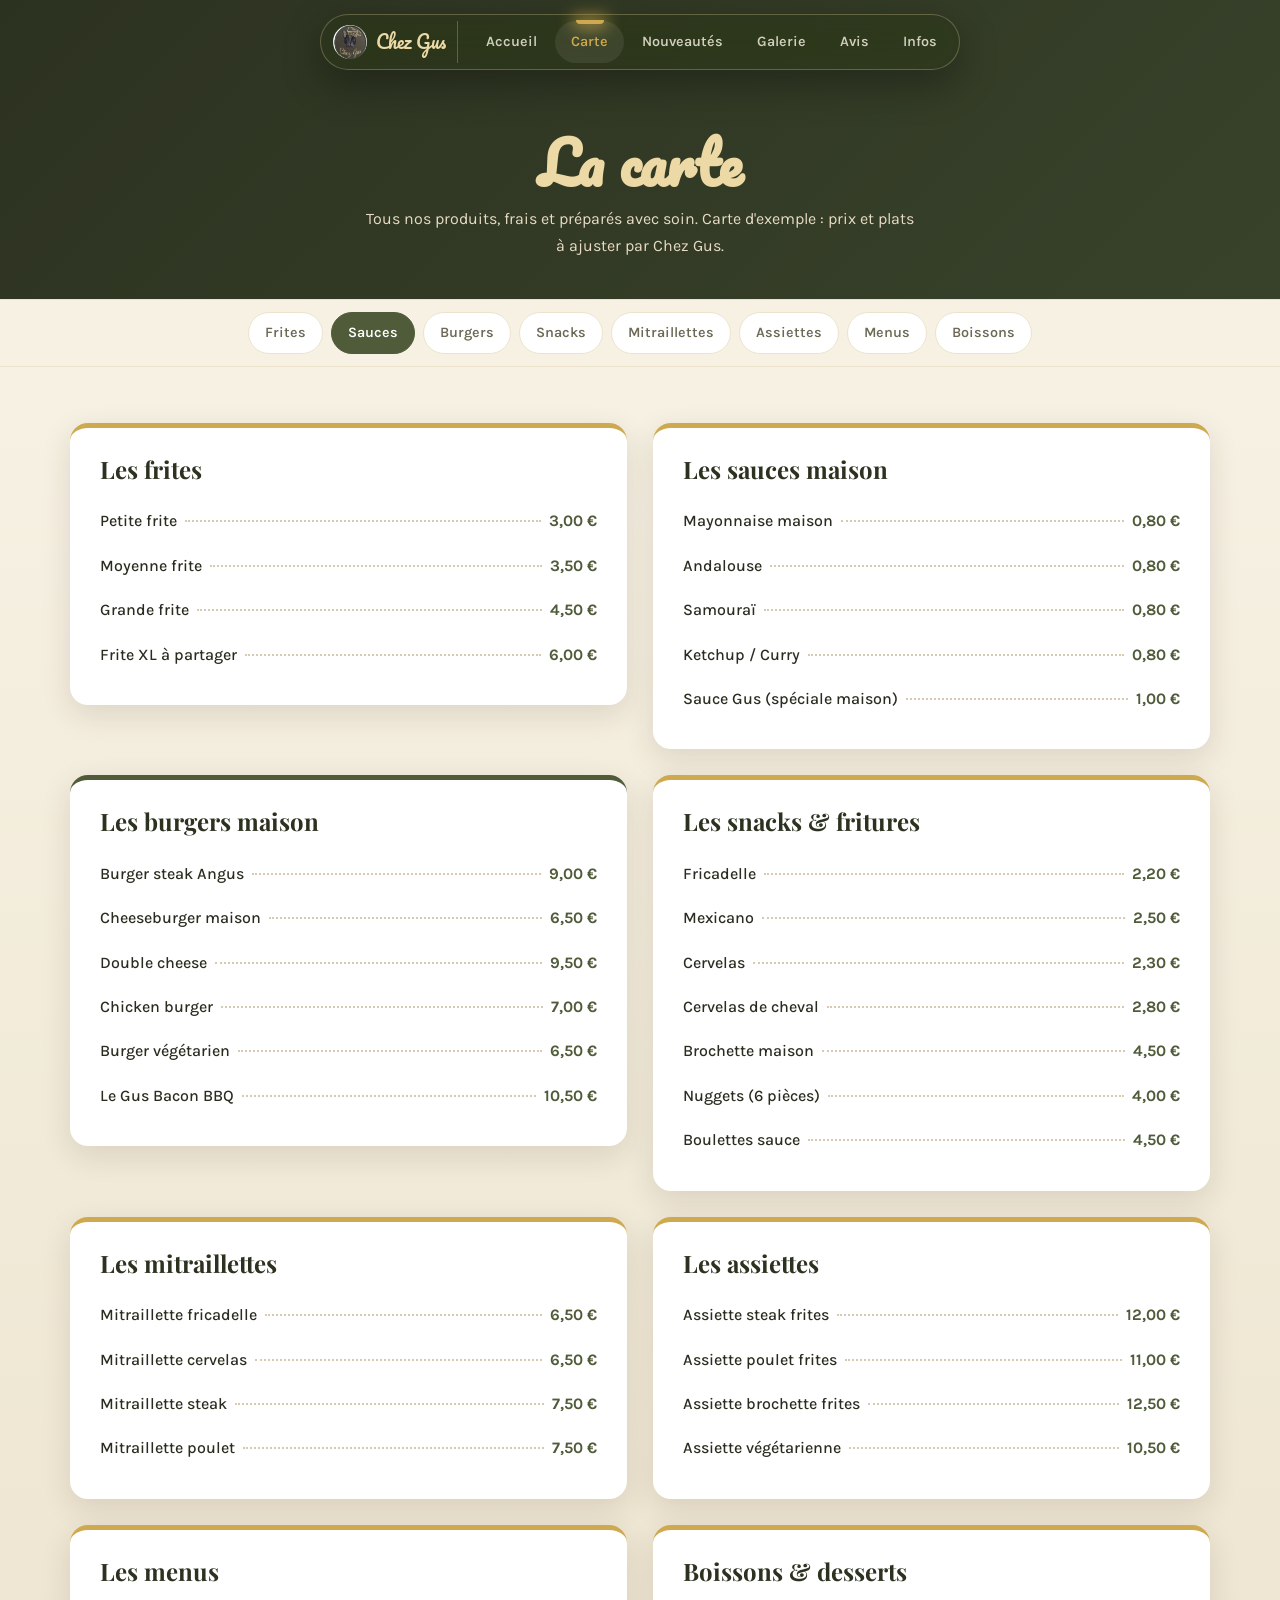
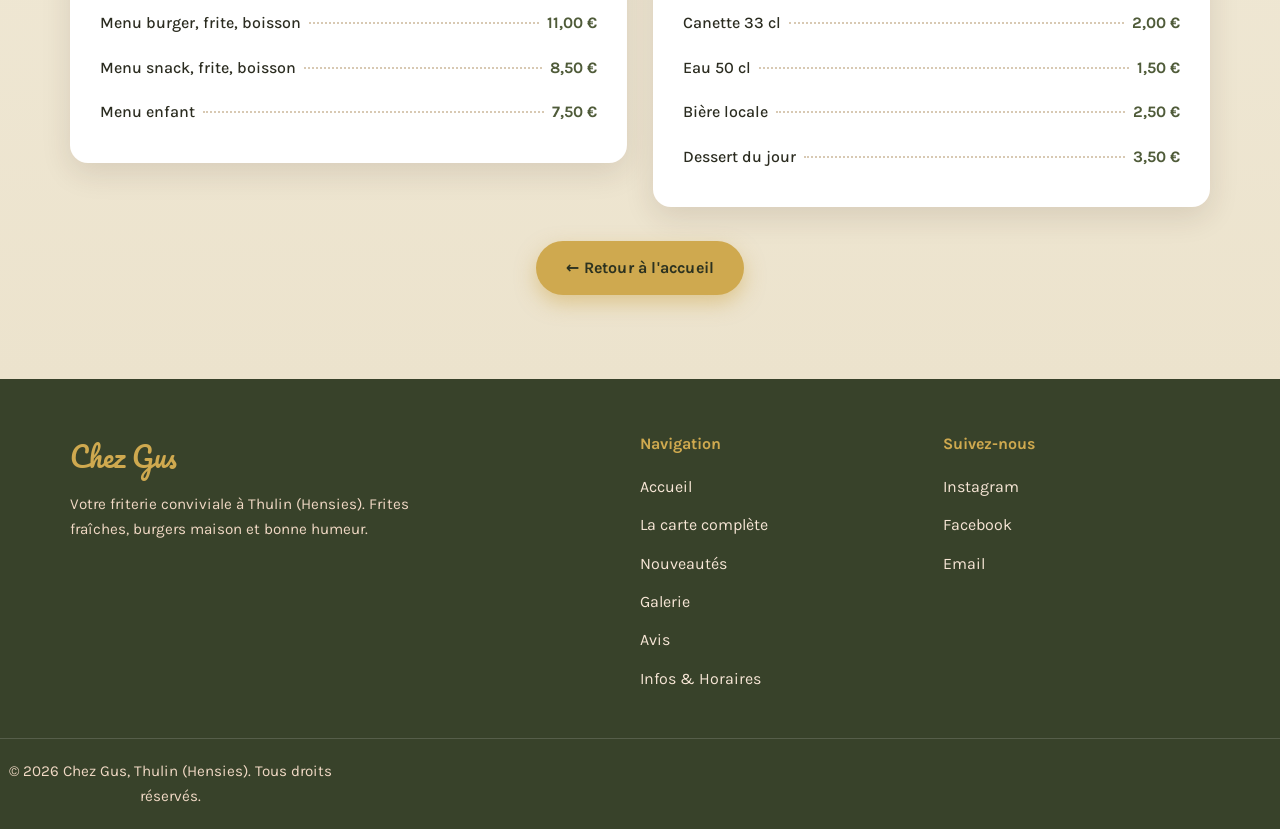
==== carte.html @ f7298ff9 "Site Chez Gus : version complète (accueil, carte, nouveautés, galerie, lightbox, avis, contact) Co-A" ====
<!DOCTYPE html>
<html lang="fr">
<head>
  <meta charset="UTF-8" />
  <meta name="viewport" content="width=device-width, initial-scale=1.0" />
  <title>La carte complète — Chez Gus, Friterie à Thulin (Hensies)</title>
  <meta name="description" content="La carte complète de Chez Gus : frites, sauces maison, burgers au steak Angus, snacks, mitraillettes, assiettes, menus, boissons et desserts." />
  <meta name="theme-color" content="#4f5b39" />

  <link rel="preconnect" href="https://fonts.googleapis.com" />
  <link rel="preconnect" href="https://fonts.gstatic.com" crossorigin />
  <link href="https://fonts.googleapis.com/css2?family=Pacifico&family=Playfair+Display:wght@600;700;800&family=Karla:wght@400;500;600;700&display=swap" rel="stylesheet" />
  <link rel="stylesheet" href="styles.css?v=5" />
</head>
<body>

  <!-- ===== BARRE DE NAVIGATION GLASSMORPHISM ===== -->
  <nav class="glass-nav" aria-label="Navigation principale">
    <a href="index.html#accueil" class="glass-nav__brand">
      <img src="assets/logo.png" alt="Logo Chez Gus" onerror="this.style.display='none'" />
      <span>Chez Gus</span>
    </a>
    <ul class="glass-nav__links">
      <li><a href="index.html#accueil" class="gnav-link">
        <span class="gnav-ic" aria-hidden="true"><svg viewBox="0 0 24 24" fill="none" stroke="currentColor" stroke-width="2.2" stroke-linecap="round" stroke-linejoin="round"><path d="M3 9.5 12 3l9 6.5"/><path d="M5 10v10a1 1 0 0 0 1 1h12a1 1 0 0 0 1-1V10"/><path d="M9 21v-6h6v6"/></svg></span>
        <span class="gnav-txt">Accueil</span></a></li>
      <li><a href="carte.html" class="gnav-link is-active">
        <span class="gnav-ic" aria-hidden="true"><svg viewBox="0 0 24 24" fill="none" stroke="currentColor" stroke-width="2.2" stroke-linecap="round" stroke-linejoin="round"><path d="M3 2v7c0 1.1.9 2 2 2h0a2 2 0 0 0 2-2V2"/><path d="M5 2v20"/><path d="M19 2v20"/><path d="M19 12c1.66 0 3-1.79 3-4s-1.34-4-3-4"/></svg></span>
        <span class="gnav-txt">Carte</span></a></li>
      <li><a href="nouveautes.html" class="gnav-link">
        <span class="gnav-ic" aria-hidden="true"><svg viewBox="0 0 24 24" fill="none" stroke="currentColor" stroke-width="2.2" stroke-linecap="round" stroke-linejoin="round"><path d="M12 3v18M3 12h18M5.6 5.6l12.8 12.8M18.4 5.6 5.6 18.4"/></svg></span>
        <span class="gnav-txt">Nouveautés</span></a></li>
      <li><a href="index.html#galerie" class="gnav-link">
        <span class="gnav-ic" aria-hidden="true"><svg viewBox="0 0 24 24" fill="none" stroke="currentColor" stroke-width="2.2" stroke-linecap="round" stroke-linejoin="round"><rect x="3" y="3" width="18" height="18" rx="2"/><circle cx="9" cy="9" r="2"/><path d="m21 15-3.09-3.09a2 2 0 0 0-2.82 0L6 21"/></svg></span>
        <span class="gnav-txt">Galerie</span></a></li>
      <li><a href="index.html#avis" class="gnav-link">
        <span class="gnav-ic" aria-hidden="true"><svg viewBox="0 0 24 24" fill="none" stroke="currentColor" stroke-width="2.2" stroke-linecap="round" stroke-linejoin="round"><path d="m12 2 3.09 6.26L22 9.27l-5 4.87 1.18 6.88L12 17.77l-6.18 3.25L7 14.14 2 9.27l6.91-1.01L12 2Z"/></svg></span>
        <span class="gnav-txt">Avis</span></a></li>
      <li><a href="index.html#infos" class="gnav-link">
        <span class="gnav-ic" aria-hidden="true"><svg viewBox="0 0 24 24" fill="none" stroke="currentColor" stroke-width="2.2" stroke-linecap="round" stroke-linejoin="round"><path d="M20 10c0 6-8 12-8 12s-8-6-8-12a8 8 0 0 1 16 0Z"/><circle cx="12" cy="10" r="3"/></svg></span>
        <span class="gnav-txt">Infos</span></a></li>
    </ul>
  </nav>

  <!-- ===== EN-TÊTE ===== -->
  <header class="carte-hero">
    <div class="container">
      <h1>La carte</h1>
      <p>Tous nos produits, frais et préparés avec soin. Carte d'exemple : prix et plats à ajuster par Chez Gus.</p>
    </div>
  </header>

  <!-- ===== MENU DE CATÉGORIES (collant) ===== -->
  <nav class="cat-nav" id="catNav" aria-label="Catégories de la carte">
    <div class="cat-nav__inner">
      <a href="#frites" class="cat-pill is-active">Frites</a>
      <a href="#sauces" class="cat-pill">Sauces</a>
      <a href="#burgers" class="cat-pill">Burgers</a>
      <a href="#snacks" class="cat-pill">Snacks</a>
      <a href="#mitraillettes" class="cat-pill">Mitraillettes</a>
      <a href="#assiettes" class="cat-pill">Assiettes</a>
      <a href="#menus" class="cat-pill">Menus</a>
      <a href="#boissons" class="cat-pill">Boissons</a>
    </div>
  </nav>

  <!-- ===== CARTE COMPLÈTE =====
       Pour ajouter un plat : copie une ligne <li>...</li> dans la bonne catégorie.
       Pour ajouter une catégorie : copie un bloc <article class="carte-cat">...</article>. -->
  <main class="carte-full">
    <div class="container">
      <div class="carte-grid">

        <article class="carte-cat" id="frites">
          <h2>Les frites</h2>
          <ul class="menu__list">
            <li><span>Petite frite</span><span class="dots"></span><span class="price">3,00 €</span></li>
            <li><span>Moyenne frite</span><span class="dots"></span><span class="price">3,50 €</span></li>
            <li><span>Grande frite</span><span class="dots"></span><span class="price">4,50 €</span></li>
            <li><span>Frite XL à partager</span><span class="dots"></span><span class="price">6,00 €</span></li>
          </ul>
        </article>

        <article class="carte-cat" id="sauces">
          <h2>Les sauces maison</h2>
          <ul class="menu__list">
            <li><span>Mayonnaise maison</span><span class="dots"></span><span class="price">0,80 €</span></li>
            <li><span>Andalouse</span><span class="dots"></span><span class="price">0,80 €</span></li>
            <li><span>Samouraï</span><span class="dots"></span><span class="price">0,80 €</span></li>
            <li><span>Ketchup / Curry</span><span class="dots"></span><span class="price">0,80 €</span></li>
            <li><span>Sauce Gus (spéciale maison)</span><span class="dots"></span><span class="price">1,00 €</span></li>
          </ul>
        </article>

        <article class="carte-cat carte-cat--feature" id="burgers">
          <h2>Les burgers maison</h2>
          <ul class="menu__list">
            <li><span>Burger steak Angus</span><span class="dots"></span><span class="price">9,00 €</span></li>
            <li><span>Cheeseburger maison</span><span class="dots"></span><span class="price">6,50 €</span></li>
            <li><span>Double cheese</span><span class="dots"></span><span class="price">9,50 €</span></li>
            <li><span>Chicken burger</span><span class="dots"></span><span class="price">7,00 €</span></li>
            <li><span>Burger végétarien</span><span class="dots"></span><span class="price">6,50 €</span></li>
            <li><span>Le Gus Bacon BBQ</span><span class="dots"></span><span class="price">10,50 €</span></li>
          </ul>
        </article>

        <article class="carte-cat" id="snacks">
          <h2>Les snacks & fritures</h2>
          <ul class="menu__list">
            <li><span>Fricadelle</span><span class="dots"></span><span class="price">2,20 €</span></li>
            <li><span>Mexicano</span><span class="dots"></span><span class="price">2,50 €</span></li>
            <li><span>Cervelas</span><span class="dots"></span><span class="price">2,30 €</span></li>
            <li><span>Cervelas de cheval</span><span class="dots"></span><span class="price">2,80 €</span></li>
            <li><span>Brochette maison</span><span class="dots"></span><span class="price">4,50 €</span></li>
            <li><span>Nuggets (6 pièces)</span><span class="dots"></span><span class="price">4,00 €</span></li>
            <li><span>Boulettes sauce</span><span class="dots"></span><span class="price">4,50 €</span></li>
          </ul>
        </article>

        <article class="carte-cat" id="mitraillettes">
          <h2>Les mitraillettes</h2>
          <ul class="menu__list">
            <li><span>Mitraillette fricadelle</span><span class="dots"></span><span class="price">6,50 €</span></li>
            <li><span>Mitraillette cervelas</span><span class="dots"></span><span class="price">6,50 €</span></li>
            <li><span>Mitraillette steak</span><span class="dots"></span><span class="price">7,50 €</span></li>
            <li><span>Mitraillette poulet</span><span class="dots"></span><span class="price">7,50 €</span></li>
          </ul>
        </article>

        <article class="carte-cat" id="assiettes">
          <h2>Les assiettes</h2>
          <ul class="menu__list">
            <li><span>Assiette steak frites</span><span class="dots"></span><span class="price">12,00 €</span></li>
            <li><span>Assiette poulet frites</span><span class="dots"></span><span class="price">11,00 €</span></li>
            <li><span>Assiette brochette frites</span><span class="dots"></span><span class="price">12,50 €</span></li>
            <li><span>Assiette végétarienne</span><span class="dots"></span><span class="price">10,50 €</span></li>
          </ul>
        </article>

        <article class="carte-cat" id="menus">
          <h2>Les menus</h2>
          <ul class="menu__list">
            <li><span>Menu burger, frite, boisson</span><span class="dots"></span><span class="price">11,00 €</span></li>
            <li><span>Menu snack, frite, boisson</span><span class="dots"></span><span class="price">8,50 €</span></li>
            <li><span>Menu enfant</span><span class="dots"></span><span class="price">7,50 €</span></li>
          </ul>
        </article>

        <article class="carte-cat" id="boissons">
          <h2>Boissons & desserts</h2>
          <ul class="menu__list">
            <li><span>Canette 33 cl</span><span class="dots"></span><span class="price">2,00 €</span></li>
            <li><span>Eau 50 cl</span><span class="dots"></span><span class="price">1,50 €</span></li>
            <li><span>Bière locale</span><span class="dots"></span><span class="price">2,50 €</span></li>
            <li><span>Dessert du jour</span><span class="dots"></span><span class="price">3,50 €</span></li>
          </ul>
        </article>

      </div>

      <div class="carte-cta">
        <a href="index.html" class="btn btn--primary btn--back">← Retour à l'accueil</a>
      </div>
    </div>
  </main>

  <!-- ===== FOOTER ===== -->
  <footer class="footer">
    <div class="container footer__grid">
      <div>
        <span class="brand__name brand__name--footer">Chez Gus</span>
        <p>Votre friterie conviviale à Thulin (Hensies). Frites fraîches, burgers maison et bonne humeur.</p>
      </div>
      <div>
        <h4>Navigation</h4>
        <ul>
          <li><a href="index.html#accueil">Accueil</a></li>
          <li><a href="carte.html">La carte complète</a></li>
          <li><a href="index.html#nouveautes">Nouveautés</a></li>
          <li><a href="index.html#galerie">Galerie</a></li>
          <li><a href="index.html#avis">Avis</a></li>
          <li><a href="index.html#infos">Infos & Horaires</a></li>
        </ul>
      </div>
      <div>
        <h4>Suivez-nous</h4>
        <ul>
          <li><a href="https://www.instagram.com/chezgus7350/" target="_blank" rel="noopener">Instagram</a></li>
          <li><a href="https://www.facebook.com/ChezGusFriterie/" target="_blank" rel="noopener">Facebook</a></li>
          <li><a href="mailto:chezgus7350@gmail.com">Email</a></li>
        </ul>
      </div>
    </div>
    <div class="footer__bottom">
      <p>© <span id="year"></span> Chez Gus, Thulin (Hensies). Tous droits réservés.</p>
    </div>
  </footer>

  <script>
    document.getElementById('year').textContent = new Date().getFullYear();

    // Surlignage de la catégorie active dans le menu collant
    (function () {
      const pills = [...document.querySelectorAll('.cat-pill')];
      const map = new Map();
      pills.forEach((p) => {
        const id = p.getAttribute('href').slice(1);
        const sec = document.getElementById(id);
        if (sec) map.set(sec, p);
      });
      if (!('IntersectionObserver' in window) || !map.size) return;

      const spy = new IntersectionObserver((entries) => {
        entries.forEach((e) => {
          if (e.isIntersecting) {
            pills.forEach((p) => p.classList.remove('is-active'));
            const pill = map.get(e.target);
            if (pill) {
              pill.classList.add('is-active');
              pill.scrollIntoView({ inline: 'center', block: 'nearest', behavior: 'smooth' });
            }
          }
        });
      }, { rootMargin: '-45% 0px -45% 0px', threshold: 0 });

      map.forEach((_, sec) => spy.observe(sec));
    })();
  </script>
</body>
</html>
---- styles.css ----
/* ===== VARIABLES ===== */
:root {
  /* Palette fidèle au logo : vert olive militaire + doré / crème */
  --rouge: #4f5b39;          /* vert olive (couleur principale) */
  --rouge-fonce: #38422a;    /* vert foncé */
  --jaune: #cfa94f;          /* doré (accents / boutons) */
  --jaune-doux: #ecd9a6;     /* doré clair */
  --brun: #2c3220;           /* vert très foncé (fonds sombres) */
  --creme: #f6f1e3;          /* crème */
  --creme-2: #ece3cd;        /* crème ombrée */
  --texte: #2b2c20;
  --gris: #6c6a55;
  --blanc: #ffffff;
  --ombre: 0 10px 30px rgba(58, 35, 23, .12);
  --ombre-forte: 0 18px 50px rgba(58, 35, 23, .22);
  --radius: 18px;
  --max: 1140px;
}

* { margin: 0; padding: 0; box-sizing: border-box; }

html { scroll-behavior: smooth; }

body {
  font-family: 'Karla', system-ui, sans-serif;
  color: var(--texte);
  background: var(--creme);
  line-height: 1.65;
  overflow-x: hidden;
}

.container { width: min(92%, var(--max)); margin: 0 auto; }

a { color: inherit; text-decoration: none; }

h1, h2, h3, h4 { line-height: 1.15; }

/* ===== REVEAL AU SCROLL ===== */
.reveal {
  opacity: 0;
  transform: translateY(26px);
  transition: opacity .7s cubic-bezier(.16, 1, .3, 1), transform .7s cubic-bezier(.16, 1, .3, 1);
}
.reveal.is-visible { opacity: 1; transform: none; }

@media (prefers-reduced-motion: reduce) {
  * { scroll-behavior: auto !important; }
  .reveal { opacity: 1 !important; transform: none !important; transition: none; }
}

img { max-width: 100%; display: block; }

/* ===== BOUTONS ===== */
.btn {
  display: inline-flex;
  align-items: center;
  gap: 8px;
  padding: 14px 30px;
  border-radius: 50px;
  font-weight: 700;
  font-size: 1rem;
  letter-spacing: .2px;
  transition: transform .2s ease, box-shadow .2s ease, background .2s ease, filter .2s ease;
  cursor: pointer;
  border: none;
}
/* Petite flèche qui glisse au survol pour montrer que ça envoie quelque part */
.btn::after {
  content: "→";
  font-weight: 700;
  transform: translateX(-2px);
  transition: transform .2s ease;
}
.btn:hover::after { transform: translateX(3px); }
.btn:active { transform: translateY(-1px) scale(.98); }
.btn--primary {
  background: var(--jaune);
  color: var(--brun);
  box-shadow: 0 8px 20px rgba(207, 169, 79, .5);
}
.btn--primary:hover { transform: translateY(-3px); box-shadow: 0 14px 30px rgba(207, 169, 79, .7); filter: brightness(1.04); }
.btn--ghost {
  background: rgba(255, 255, 255, .06);
  color: var(--blanc);
  border: 2px solid rgba(255, 255, 255, .8);
}
.btn--ghost:hover { background: rgba(255, 255, 255, .16); transform: translateY(-3px); box-shadow: 0 10px 26px rgba(0, 0, 0, .25); }
/* Bouton retour : pas de flèche "->" (il a déjà "<-") */
.btn--back::after { content: none; }

.brand__name {
  font-family: 'Pacifico', cursive;
  font-size: 1.7rem;
  color: var(--rouge);
}

/* ===== BARRE DE NAVIGATION GLASSMORPHISM (flottante) ===== */
.glass-nav {
  position: fixed;
  top: 14px;
  left: 50%;
  transform: translateX(-50%);
  z-index: 1000;
  display: flex;
  align-items: center;
  gap: 4px;
  padding: 6px;
  border-radius: 999px;
  background: rgba(44, 50, 32, .42);
  border: 1px solid rgba(236, 217, 166, .28);
  box-shadow: 0 14px 40px rgba(0, 0, 0, .3);
  backdrop-filter: blur(20px) saturate(180%);
  -webkit-backdrop-filter: blur(20px) saturate(180%);
}
.glass-nav__brand {
  display: flex;
  align-items: center;
  gap: 9px;
  padding: 4px 8px 4px 6px;
  margin-right: 8px;
  border-right: 1px solid rgba(236, 217, 166, .28);
}
.glass-nav__brand img { width: 34px; height: 34px; border-radius: 50%; object-fit: cover; flex-shrink: 0; }
.glass-nav__brand span { font-family: 'Pacifico', cursive; color: var(--jaune-doux); font-size: 1.1rem; line-height: 1; white-space: nowrap; padding-right: 6px; }
.glass-nav__links { display: flex; align-items: center; gap: 2px; list-style: none; margin: 0; }
.gnav-link {
  position: relative;
  display: inline-flex;
  align-items: center;
  gap: 6px;
  padding: 9px 16px;
  border-radius: 999px;
  color: rgba(246, 241, 227, .82);
  font-weight: 600;
  font-size: .9rem;
  transition: color .3s ease, background .3s ease;
}
.gnav-link:hover { color: #fff; }
.gnav-link.is-active { color: var(--jaune); background: rgba(255, 255, 255, .08); }
.gnav-link.is-active::before {
  content: "";
  position: absolute;
  top: -1px;
  left: 50%;
  transform: translateX(-50%);
  width: 28px;
  height: 4px;
  border-radius: 0 0 8px 8px;
  background: var(--jaune);
  box-shadow: 0 0 16px 4px rgba(207, 169, 79, .75);
}
.gnav-ic { display: none; }
.gnav-ic svg { width: 20px; height: 20px; }

@media (max-width: 767px) {
  .glass-nav { top: auto; bottom: 14px; gap: 2px; }
  .glass-nav__brand { display: none; }
  .gnav-txt { display: none; }
  .gnav-ic { display: inline-flex; }
  .gnav-link { padding: 11px 15px; }
  .gnav-link.is-active::before { top: auto; bottom: -1px; border-radius: 8px 8px 0 0; }
  .hero { padding-top: 24px; }
}

/* ===== HERO ===== */
.hero {
  position: relative;
  min-height: 86vh;
  display: flex;
  align-items: center;
  text-align: center;
  padding-top: 96px;
  color: var(--blanc);
  background:
    linear-gradient(135deg, rgba(56, 66, 42, .86), rgba(31, 37, 22, .82)),
    url("https://images.unsplash.com/photo-1630384060421-cb20d0e0649d?auto=format&fit=crop&w=1600&q=80") center/cover;
}
.hero__content { position: relative; z-index: 2; padding: 24px 0 80px; }
.hero__logo {
  width: clamp(130px, 22vw, 180px);
  height: clamp(130px, 22vw, 180px);
  border-radius: 50%;
  object-fit: cover;
  margin: 0 auto 22px;
  border: 4px solid rgba(236, 217, 166, .85);
  box-shadow: 0 12px 34px rgba(0, 0, 0, .4);
}
.hero__eyebrow {
  display: inline-block;
  background: rgba(249, 194, 24, .95);
  color: var(--brun);
  font-weight: 700;
  padding: 7px 18px;
  border-radius: 50px;
  font-size: .9rem;
  margin-bottom: 22px;
}
.hero__title {
  font-family: 'Pacifico', cursive;
  font-size: clamp(3.2rem, 9vw, 6rem);
  line-height: 1.3;
  text-shadow: 0 6px 24px rgba(0, 0, 0, .35);
  margin-bottom: 26px;
  padding-bottom: 6px;
}
.hero__tagline { font-size: clamp(1.05rem, 2.4vw, 1.4rem); max-width: 620px; margin: 0 auto 32px; font-weight: 500; }
.hero__actions { display: flex; gap: 16px; justify-content: center; flex-wrap: wrap; margin-bottom: 34px; }
.hero__badge {
  display: inline-flex;
  align-items: center;
  gap: 12px;
  background: rgba(255, 255, 255, .14);
  border: 1px solid rgba(255, 255, 255, .3);
  padding: 12px 22px;
  border-radius: 50px;
  font-size: .98rem;
}
.hero__stars { color: var(--jaune); letter-spacing: 2px; }
.hero__wave {
  position: absolute; bottom: -1px; left: 0; right: 0; height: 70px;
  background: var(--creme);
  clip-path: polygon(0 60%, 100% 0, 100% 100%, 0% 100%);
}

/* ===== SECTIONS ===== */
.section { padding: 84px 0; }
.section__head { text-align: center; margin-bottom: 52px; }
.section__eyebrow {
  color: var(--rouge);
  font-weight: 700;
  text-transform: uppercase;
  letter-spacing: 2px;
  font-size: .85rem;
  margin-bottom: 8px;
}
.section__title { font-family: 'Playfair Display', Georgia, serif; font-weight: 700; font-size: clamp(2rem, 4.8vw, 3rem); color: var(--brun); margin-bottom: 10px; }
.section__note { font-size: .9rem; color: var(--gris); font-style: italic; }

/* ===== ATOUTS ===== */
.perks { background: var(--creme); padding: 56px 0; }
.perks__grid { display: grid; grid-template-columns: repeat(4, 1fr); gap: 22px; }
.perk {
  background: var(--blanc);
  border-radius: var(--radius);
  padding: 30px 22px;
  text-align: center;
  box-shadow: var(--ombre);
  transition: transform .25s ease;
}
.perk:hover { transform: translateY(-6px); box-shadow: var(--ombre-forte); }
.perk__icon {
  display: inline-flex;
  align-items: center;
  justify-content: center;
  width: 60px; height: 60px;
  margin: 0 auto 16px;
  border-radius: 50%;
  background: var(--creme-2);
  color: var(--rouge);
}
.perk__icon svg { width: 28px; height: 28px; }
.perk:hover .perk__icon { background: var(--rouge); color: var(--jaune-doux); }
.perk__icon, .perk__icon svg { transition: background .25s ease, color .25s ease; }
.perk h3 { font-family: 'Playfair Display', Georgia, serif; color: var(--brun); margin-bottom: 8px; font-size: 1.25rem; }
.perk p { color: var(--gris); font-size: .95rem; }

/* ===== MENU ===== */
.menu { background: linear-gradient(180deg, var(--creme) 0%, var(--creme-2) 100%); }

/* Carte 3D qui se redresse au scroll (adaptation Aceternity Hero Scroll) */
.scroll3d { perspective: 1000px; }
.scroll3d__card {
  max-width: 980px;
  margin: 32px auto 0;
  border: 5px solid var(--jaune);
  background: var(--brun);
  border-radius: 30px;
  padding: 10px;
  transform-origin: center top;
  will-change: transform;
  box-shadow: 0 9px 20px #0000004a, 0 37px 37px #00000038, 0 84px 50px #00000022, 0 149px 60px #0000000a;
}
.scroll3d__inner {
  background: var(--creme);
  border-radius: 20px;
  padding: 30px;
}
.scroll3d__inner .menu__grid { gap: 18px; }
.scroll3d__inner .menu__card {
  background: #fffdf8;
  border: 1px solid var(--creme-2);
  border-top: 1px solid var(--creme-2);
  box-shadow: none;
}
.scroll3d__inner .menu__card--feature { border: 1px solid rgba(207, 169, 79, .5); }
@media (max-width: 767px) {
  .scroll3d__inner { padding: 16px; }
}
.menu__grid { display: grid; grid-template-columns: repeat(2, 1fr); gap: 26px; }
.menu__card {
  position: relative;
  background: var(--blanc);
  border-radius: var(--radius);
  padding: 32px;
  box-shadow: var(--ombre);
  border-top: 5px solid var(--jaune);
}
.menu__card--feature { border-top-color: var(--rouge); }
.menu__flag {
  position: absolute; top: -13px; right: 22px;
  background: var(--rouge); color: var(--blanc);
  font-size: .78rem; font-weight: 700;
  padding: 5px 14px; border-radius: 50px;
}
.menu__cat { font-family: 'Playfair Display', Georgia, serif; font-size: 1.5rem; color: var(--brun); margin-bottom: 18px; }
.menu__list { list-style: none; }
.menu__list li { display: flex; align-items: baseline; gap: 8px; padding: 9px 0; font-weight: 500; }
.menu__list .dots { flex: 1; border-bottom: 2px dotted #d8c9b3; transform: translateY(-4px); }
.menu__list .price { font-weight: 700; color: var(--rouge); white-space: nowrap; }

/* ===== AVIS ===== */
.reviews { background: var(--brun); color: var(--creme); }
.reviews .section__title { color: var(--jaune); }
.reviews .section__eyebrow { color: var(--jaune-doux); }
.reviews__score {
  display: inline-flex; align-items: center; gap: 18px;
  background: rgba(255, 255, 255, .07);
  border: 1px solid rgba(255, 255, 255, .15);
  padding: 18px 28px; border-radius: var(--radius); margin-top: 16px;
}
.reviews__big { font-size: 3rem; font-weight: 800; color: var(--jaune); line-height: 1; }
.reviews__stars { color: var(--jaune); letter-spacing: 3px; font-size: 1.2rem; }
.reviews__score p { font-size: .9rem; color: #e8d9c4; }
.reviews__grid { display: grid; grid-template-columns: repeat(2, 1fr); gap: 24px; }
@media (min-width: 1100px) { .reviews__grid { grid-template-columns: repeat(4, 1fr); } }
.review {
  background: rgba(255, 255, 255, .06);
  border: 1px solid rgba(255, 255, 255, .12);
  border-radius: var(--radius);
  padding: 28px;
  display: flex;
  flex-direction: column;
}
.review__stars { color: var(--jaune); letter-spacing: 2px; display: block; margin-bottom: 12px; }
.review p { margin-bottom: 18px; flex: 1; }
.review footer { display: flex; flex-direction: column; gap: 2px; }
.review footer strong { color: var(--jaune-doux); font-size: .98rem; }
.review footer span { color: #cdbfa6; font-size: .82rem; }

/* ===== GALERIE : CARD FAN CAROUSEL ===== */
.gallery { padding: 72px 0; background: linear-gradient(180deg, var(--creme-2) 0%, var(--creme) 100%); overflow: hidden; }
.gallery .section__head { margin-bottom: 16px; }
.fan { display: flex; flex-direction: column; align-items: center; width: 100%; }
.fan-outer { display: flex; align-items: center; justify-content: center; width: 100%; max-width: 90rem; }
.fan-layout { position: relative; display: flex; justify-content: center; align-items: center; width: 100%; max-width: 80rem; height: 34rem; }
.fan-card {
  position: absolute;
  top: 50%;
  left: 50%;
  width: 14rem;
  height: 20rem;
  margin-left: -7rem;
  margin-top: -10rem;
  border-radius: 18px;
  overflow: hidden;
  box-shadow: 0 18px 42px rgba(0, 0, 0, .34);
  border: 1px solid rgba(236, 217, 166, .3);
  background: var(--brun);
  will-change: transform;
}
.fan-card__img { position: relative; width: 100%; height: 100%; overflow: hidden; }
.fan-card__img img { position: absolute; inset: 0; width: 100%; height: 100%; object-fit: cover; }

/* Pager : flèches + points */
.fan-pager { display: flex; align-items: center; justify-content: center; gap: 16px; margin-top: 22px; }
.fan-arrow {
  display: flex; align-items: center; justify-content: center;
  width: 44px; height: 44px;
  border-radius: 50%;
  border: 1.5px solid rgba(44, 50, 32, .14);
  background: rgba(44, 50, 32, .06);
  color: var(--rouge);
  cursor: pointer;
  transition: border-color .3s ease, color .3s ease, background .3s ease;
}
.fan-arrow:hover { border-color: rgba(44, 50, 32, .3); color: var(--brun); background: rgba(44, 50, 32, .1); }
.fan-arrow:active { opacity: .7; }
.fan-arrow svg { width: 20px; height: 20px; }
.fan-dots { display: flex; align-items: center; gap: 8px; }
.fan-dot { width: 8px; height: 8px; border-radius: 50%; background: rgba(44, 50, 32, .18); transition: all .3s ease; }
.fan-dot.is-active { background: var(--rouge); transform: scale(1.35); }

/* Fallback : mouvement réduit ou GSAP indisponible -> grille statique */
.gallery.is-static .fan-layout {
  position: static;
  height: auto;
  flex-wrap: wrap;
  gap: 16px;
}
.gallery.is-static .fan-card { position: static; margin: 0; transform: none !important; }
.gallery.is-static .fan-pager { display: none; }

@media (max-width: 767px) {
  .fan-layout { height: 30rem; }
}
.fan-card { cursor: zoom-in; }

/* ===== LIGHTBOX ===== */
.lightbox {
  position: fixed;
  inset: 0;
  z-index: 2000;
  display: flex;
  align-items: center;
  justify-content: center;
  padding: 24px;
  background: rgba(20, 24, 14, .88);
  backdrop-filter: blur(8px);
  -webkit-backdrop-filter: blur(8px);
  opacity: 0;
  visibility: hidden;
  transition: opacity .3s ease, visibility .3s ease;
}
.lightbox.is-open { opacity: 1; visibility: visible; }
.lightbox__img {
  max-width: min(92vw, 720px);
  max-height: 88vh;
  border-radius: 16px;
  border: 3px solid var(--jaune);
  box-shadow: 0 30px 80px rgba(0, 0, 0, .6);
  transform: scale(.92);
  transition: transform .3s cubic-bezier(.16, 1, .3, 1);
  object-fit: contain;
}
.lightbox.is-open .lightbox__img { transform: scale(1); }
.lightbox__close {
  position: absolute;
  top: 22px;
  right: 22px;
  width: 48px;
  height: 48px;
  display: flex;
  align-items: center;
  justify-content: center;
  border-radius: 50%;
  border: 1.5px solid rgba(236, 217, 166, .4);
  background: rgba(255, 255, 255, .08);
  color: var(--creme);
  cursor: pointer;
  transition: background .25s ease, color .25s ease;
}
.lightbox__close:hover { background: var(--jaune); color: var(--brun); }
.lightbox__close svg { width: 24px; height: 24px; }
@media (prefers-reduced-motion: reduce) {
  .lightbox, .lightbox__img { transition: none; }
}

/* ===== BOUTON "VOIR TOUTE LA CARTE" ===== */
.carte-cta { text-align: center; margin-top: 34px; }

/* ===== NOUVEAUTÉS ===== */
.news { background: var(--creme); }
.news__grid { display: grid; grid-template-columns: repeat(3, 1fr); gap: 26px; }
.news-card {
  background: var(--blanc);
  border-radius: var(--radius);
  overflow: hidden;
  box-shadow: var(--ombre);
  transition: transform .25s ease, box-shadow .25s ease;
}
.news-card:hover { transform: translateY(-6px); box-shadow: var(--ombre-forte); }
.news-card__media { position: relative; aspect-ratio: 10 / 7; overflow: hidden; }
.news-card__media img { width: 100%; height: 100%; object-fit: cover; transition: transform .4s ease; }
.news-card:hover .news-card__media img { transform: scale(1.05); }
.news-card__badge {
  position: absolute; top: 12px; left: 12px; z-index: 2;
  background: var(--rouge); color: var(--blanc);
  font-weight: 700; font-size: .78rem;
  padding: 5px 12px; border-radius: 50px;
}
.news-card__body { padding: 22px 22px 24px; }
.news-card__body h3 { font-family: 'Playfair Display', Georgia, serif; color: var(--brun); font-size: 1.3rem; margin-bottom: 8px; }
.news-card__body p { color: var(--gris); font-size: .95rem; margin-bottom: 14px; }
.news-card__price { font-weight: 700; color: var(--rouge); font-size: 1.1rem; }

/* ===== PAGE CARTE COMPLÈTE ===== */
.carte-hero {
  padding: 130px 0 40px;
  text-align: center;
  background: linear-gradient(135deg, var(--brun), var(--rouge-fonce));
  color: var(--creme);
}
.carte-hero h1 { font-family: 'Pacifico', cursive; color: var(--jaune-doux); font-size: clamp(2.4rem, 6vw, 3.6rem); margin-bottom: 10px; }
.carte-hero p { max-width: 560px; margin: 0 auto; color: #e8dcc4; }
.carte-full { padding: 56px 0 84px; background: linear-gradient(180deg, var(--creme) 0%, var(--creme-2) 100%); }
.carte-grid { display: grid; grid-template-columns: repeat(2, 1fr); gap: 26px; align-items: start; }
.carte-cat {
  background: var(--blanc);
  border-radius: var(--radius);
  padding: 28px 30px;
  box-shadow: var(--ombre);
  border-top: 5px solid var(--jaune);
}
.carte-cat--feature { border-top-color: var(--rouge); }
.carte-cat h2 { font-family: 'Playfair Display', Georgia, serif; color: var(--brun); font-size: 1.5rem; margin-bottom: 16px; }
.carte-cat { scroll-margin-top: 150px; }

/* Menu de catégories collant (page carte) */
.cat-nav {
  position: sticky;
  top: 76px;
  z-index: 900;
  background: rgba(246, 241, 227, .92);
  backdrop-filter: blur(10px);
  -webkit-backdrop-filter: blur(10px);
  border-top: 1px solid var(--creme-2);
  border-bottom: 1px solid var(--creme-2);
}
.cat-nav__inner {
  display: flex;
  gap: 8px;
  overflow-x: auto;
  padding: 12px 16px;
  max-width: var(--max);
  margin: 0 auto;
  justify-content: center;
  scrollbar-width: none;
}
.cat-nav__inner::-webkit-scrollbar { display: none; }
.cat-pill {
  flex: 0 0 auto;
  padding: 8px 16px;
  border-radius: 50px;
  background: var(--blanc);
  border: 1px solid var(--creme-2);
  color: var(--gris);
  font-weight: 600;
  font-size: .9rem;
  white-space: nowrap;
  transition: background .25s ease, color .25s ease, border-color .25s ease;
}
.cat-pill:hover { color: var(--brun); border-color: var(--jaune); }
.cat-pill.is-active { background: var(--rouge); color: var(--blanc); border-color: var(--rouge); }

@media (max-width: 767px) {
  .cat-nav { top: 0; }
  .cat-nav__inner { justify-content: flex-start; }
  .carte-cat { scroll-margin-top: 80px; }
}

@media (max-width: 880px) {
  .news__grid { grid-template-columns: 1fr; }
  .carte-grid { grid-template-columns: 1fr; }
}

/* ===== INFOS ===== */
.infos { background: var(--creme); padding-bottom: 0; }
.infos__grid { display: grid; grid-template-columns: 1fr 1fr; gap: 50px; align-items: start; }
.infos .section__title { text-align: left; }
.hours { list-style: none; margin-top: 18px; }
.hours li {
  display: flex; justify-content: space-between;
  padding: 12px 4px; border-bottom: 1px dashed #e0d2bc; font-weight: 500;
}
.hours--hl { color: var(--rouge); font-weight: 700; }
.contact-list { list-style: none; margin: 18px 0 26px; display: flex; flex-direction: column; gap: 12px; }
.contact-item {
  display: flex;
  align-items: center;
  gap: 14px;
  padding: 13px 16px;
  background: var(--blanc);
  border: 1px solid var(--creme-2);
  border-radius: 14px;
  color: var(--texte);
  font-weight: 600;
  box-shadow: 0 2px 10px rgba(58, 35, 23, .05);
  transition: transform .22s ease, box-shadow .22s ease, border-color .22s ease;
}
.contact-item:hover {
  transform: translateY(-2px);
  border-color: var(--jaune);
  box-shadow: var(--ombre);
}
.contact-item__ic {
  flex-shrink: 0;
  display: inline-flex; align-items: center; justify-content: center;
  width: 42px; height: 42px;
  border-radius: 50%;
  background: var(--creme-2);
  color: var(--rouge);
  transition: background .22s ease, color .22s ease;
}
.contact-item:hover .contact-item__ic { background: var(--rouge); color: var(--jaune-doux); }
.contact-item__ic svg { width: 20px; height: 20px; }
.contact-item__label { flex: 1; word-break: break-word; }
.contact-item__arrow { flex-shrink: 0; color: var(--gris); opacity: .45; transition: transform .22s ease, opacity .22s ease, color .22s ease; }
.contact-item:hover .contact-item__arrow { transform: translateX(4px); opacity: 1; color: var(--rouge); }
.contact-item__arrow svg { width: 18px; height: 18px; display: block; }
.map { margin-top: 60px; line-height: 0; }
.map iframe { width: 100%; height: 380px; border: 0; filter: saturate(1.05); }

/* ===== FOOTER ===== */
.footer { background: var(--rouge-fonce); color: #f7e6d6; padding: 56px 0 0; }
.footer__grid { display: grid; grid-template-columns: 2fr 1fr 1fr; gap: 36px; }
.brand__name--footer { color: var(--jaune); display: block; margin-bottom: 12px; }
.footer p { color: #f1d9c5; font-size: .95rem; max-width: 340px; }
.footer h4 { color: var(--jaune); margin-bottom: 14px; }
.footer ul { list-style: none; }
.footer ul li { padding: 6px 0; }
.footer ul a { display: inline-block; transition: color .2s ease, transform .2s ease; }
.footer ul a:hover { color: var(--jaune); transform: translateX(4px); }
.footer__bottom {
  margin-top: 40px; padding: 20px 0;
  border-top: 1px solid rgba(255, 255, 255, .15);
  text-align: center; font-size: .88rem; color: #e9cbb6;
}

/* ===== RESPONSIVE ===== */
@media (max-width: 880px) {
  .perks__grid { grid-template-columns: repeat(2, 1fr); }
  .reviews__grid { grid-template-columns: 1fr; }
  .menu__grid { grid-template-columns: 1fr; }
  .infos__grid { grid-template-columns: 1fr; gap: 40px; }
  .footer__grid { grid-template-columns: 1fr; gap: 28px; }

  .nav__toggle { display: flex; }
  .nav__links {
    position: absolute; top: 100%; left: 0; right: 0;
    flex-direction: column; gap: 0;
    background: var(--creme);
    box-shadow: var(--ombre);
    max-height: 0; overflow: hidden;
    transition: max-height .35s ease;
  }
  .nav__links.open { max-height: 420px; padding: 10px 0; }
  .nav__links li { width: 100%; text-align: center; }
  .nav__links li a { display: block; padding: 14px 0; }
}

@media (max-width: 480px) {
  .perks__grid { grid-template-columns: 1fr; }
  .hero { min-height: 80vh; }
}
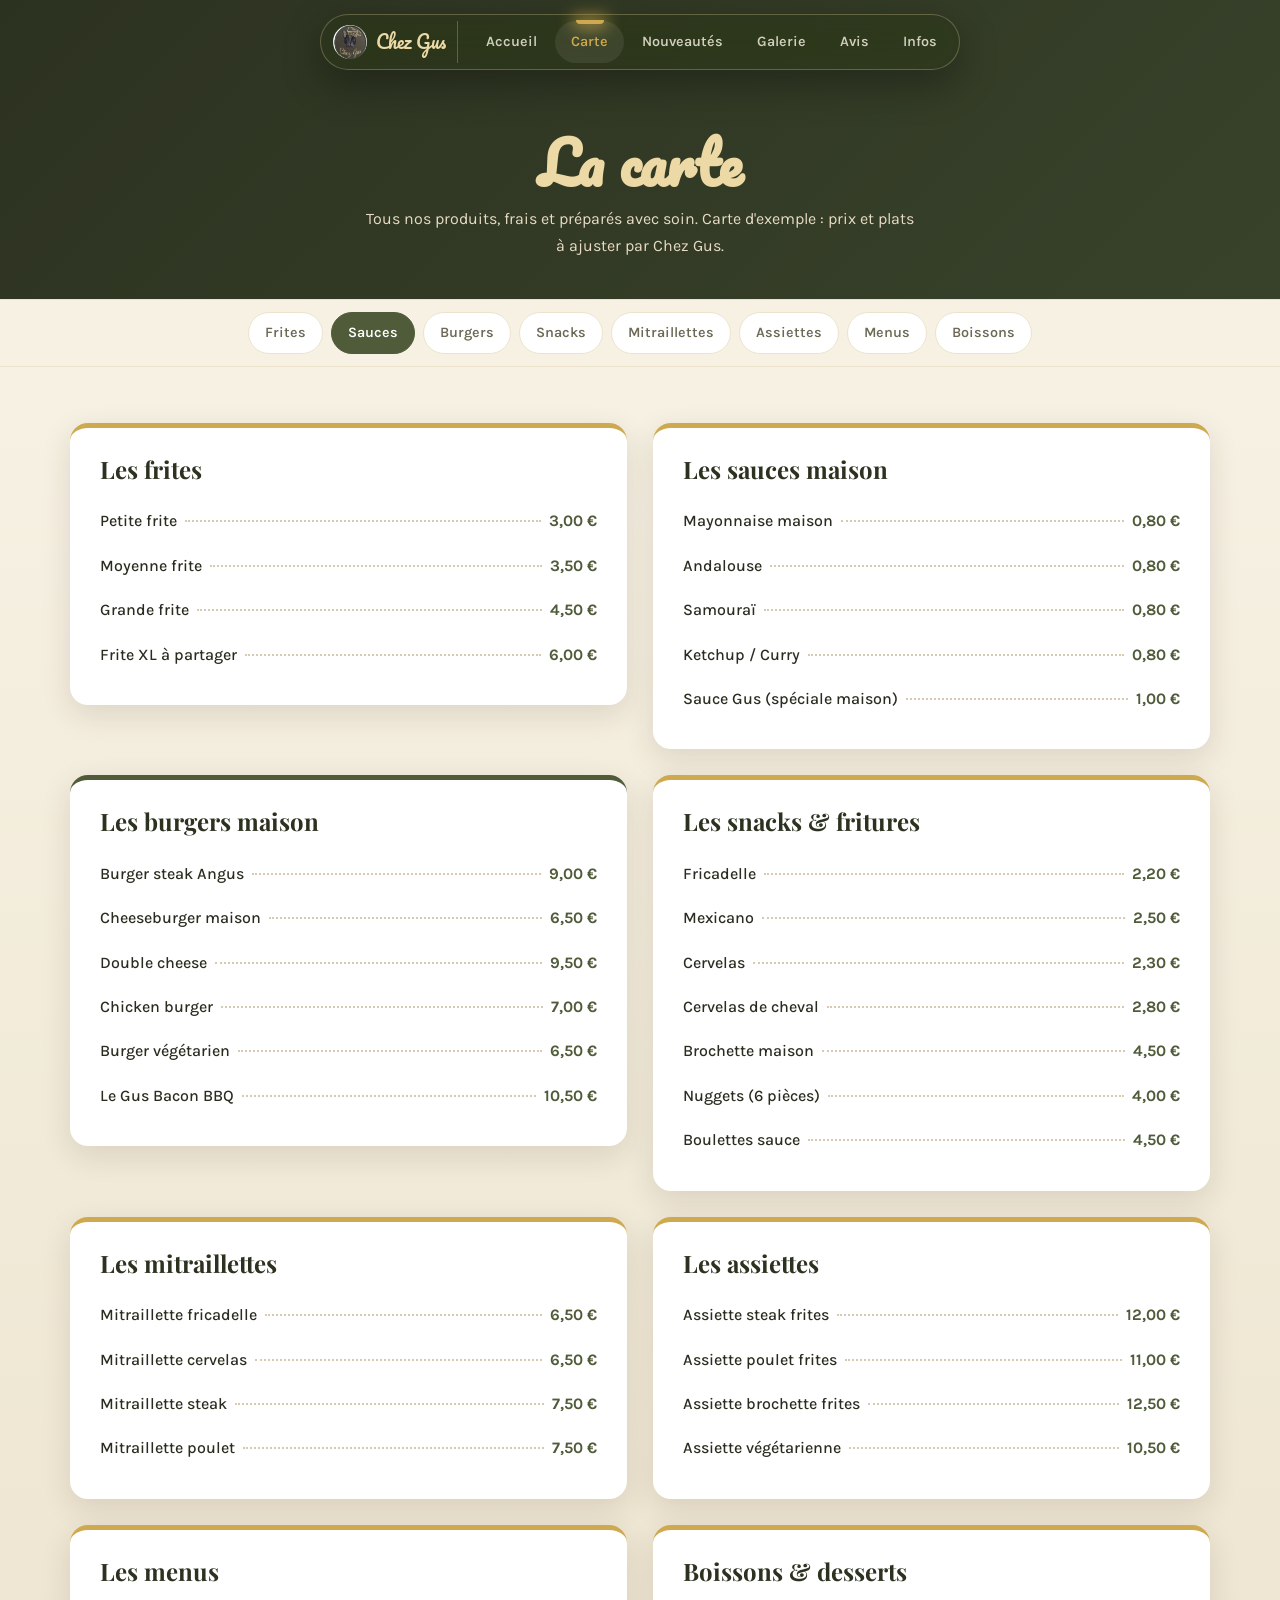
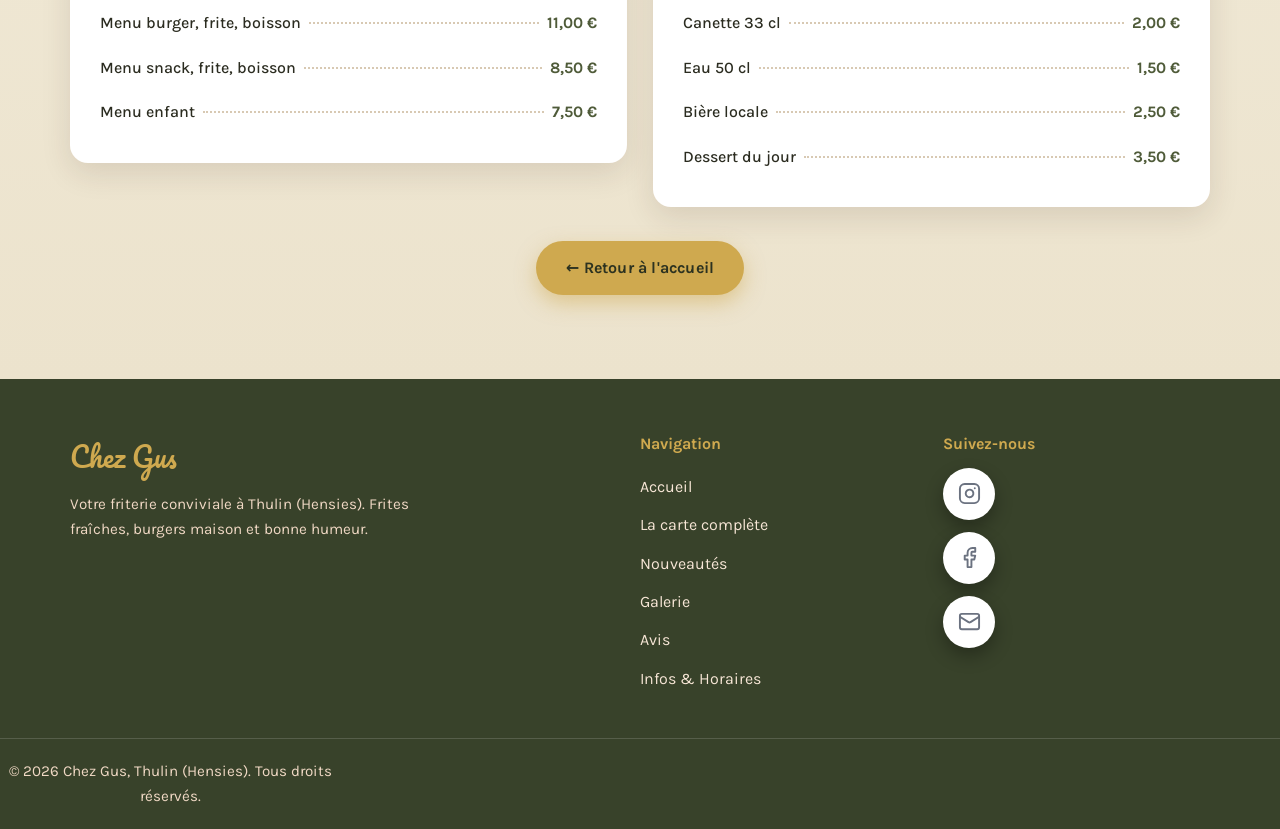
==== commit c0104736: "Menu réseaux sociaux animé (pilules dégradées qui s'ouvrent au survol) dans le footer Co-Authored-By" ====
--- a/carte.html
+++ b/carte.html
@@ -10,7 +10,7 @@
   <link rel="preconnect" href="https://fonts.googleapis.com" />
   <link rel="preconnect" href="https://fonts.gstatic.com" crossorigin />
   <link href="https://fonts.googleapis.com/css2?family=Pacifico&family=Playfair+Display:wght@600;700;800&family=Karla:wght@400;500;600;700&display=swap" rel="stylesheet" />
-  <link rel="stylesheet" href="styles.css?v=5" />
+  <link rel="stylesheet" href="styles.css?v=7" />
 </head>
 <body>
 
@@ -184,10 +184,19 @@
       </div>
       <div>
         <h4>Suivez-nous</h4>
-        <ul>
-          <li><a href="https://www.instagram.com/chezgus7350/" target="_blank" rel="noopener">Instagram</a></li>
-          <li><a href="https://www.facebook.com/ChezGusFriterie/" target="_blank" rel="noopener">Facebook</a></li>
-          <li><a href="mailto:chezgus7350@gmail.com">Email</a></li>
+        <ul class="gmenu">
+          <li><a class="gmenu__item" style="--from:#f58529; --to:#dd2a7b;" href="https://www.instagram.com/chezgus7350/" target="_blank" rel="noopener" aria-label="Instagram">
+            <span class="gmenu__bg"></span><span class="gmenu__glow"></span>
+            <span class="gmenu__icon"><svg viewBox="0 0 24 24" fill="none" stroke="currentColor" stroke-width="2" stroke-linecap="round" stroke-linejoin="round"><rect x="2" y="2" width="20" height="20" rx="5"/><path d="M16 11.37A4 4 0 1 1 12.63 8 4 4 0 0 1 16 11.37Z"/><line x1="17.5" y1="6.5" x2="17.51" y2="6.5"/></svg></span>
+            <span class="gmenu__label">Instagram</span></a></li>
+          <li><a class="gmenu__item" style="--from:#1877F2; --to:#0a4ec2;" href="https://www.facebook.com/ChezGusFriterie/" target="_blank" rel="noopener" aria-label="Facebook">
+            <span class="gmenu__bg"></span><span class="gmenu__glow"></span>
+            <span class="gmenu__icon"><svg viewBox="0 0 24 24" fill="none" stroke="currentColor" stroke-width="2" stroke-linecap="round" stroke-linejoin="round"><path d="M18 2h-3a5 5 0 0 0-5 5v3H7v4h3v8h4v-8h3l1-4h-4V7a1 1 0 0 1 1-1h3Z"/></svg></span>
+            <span class="gmenu__label">Facebook</span></a></li>
+          <li><a class="gmenu__item" style="--from:#ea4335; --to:#bb001b;" href="mailto:chezgus7350@gmail.com" aria-label="Email">
+            <span class="gmenu__bg"></span><span class="gmenu__glow"></span>
+            <span class="gmenu__icon"><svg viewBox="0 0 24 24" fill="none" stroke="currentColor" stroke-width="2" stroke-linecap="round" stroke-linejoin="round"><rect x="2" y="4" width="20" height="16" rx="2"/><path d="m22 7-8.97 5.7a1.94 1.94 0 0 1-2.06 0L2 7"/></svg></span>
+            <span class="gmenu__label">Email</span></a></li>
         </ul>
       </div>
     </div>
--- a/styles.css
+++ b/styles.css
@@ -216,6 +216,45 @@
   font-size: .98rem;
 }
 .hero__stars { color: var(--jaune); letter-spacing: 2px; }
+.hero__badges { display: flex; flex-wrap: wrap; gap: 12px; justify-content: center; align-items: center; }
+
+/* ===== BADGE OUVERT / FERMÉ ===== */
+.open-badge {
+  display: inline-flex;
+  align-items: center;
+  gap: 9px;
+  padding: 9px 18px;
+  border-radius: 50px;
+  font-weight: 700;
+  font-size: .95rem;
+  background: var(--creme-2);
+  color: var(--brun);
+  border: 1px solid transparent;
+}
+.open-badge__dot {
+  width: 10px; height: 10px;
+  border-radius: 50%;
+  background: var(--gris);
+  flex-shrink: 0;
+}
+.open-badge.is-open { background: rgba(74, 120, 60, .14); color: #2f5d27; border-color: rgba(74, 120, 60, .35); }
+.open-badge.is-open .open-badge__dot { background: #3da35d; box-shadow: 0 0 0 4px rgba(61, 163, 93, .25); animation: pulse-dot 2s ease-in-out infinite; }
+.open-badge.is-closed { background: rgba(193, 39, 45, .1); color: #a3242a; border-color: rgba(193, 39, 45, .3); }
+.open-badge.is-closed .open-badge__dot { background: #c1272d; }
+/* Version dans le hero (sur fond sombre) */
+.open-badge--hero { background: rgba(255, 255, 255, .14); color: var(--blanc); border: 1px solid rgba(255, 255, 255, .3); }
+.open-badge--hero.is-open { color: #d7f0cf; }
+.open-badge--hero.is-closed { color: #f5c9cb; }
+@keyframes pulse-dot {
+  0%, 100% { box-shadow: 0 0 0 3px rgba(61, 163, 93, .25); }
+  50% { box-shadow: 0 0 0 6px rgba(61, 163, 93, .08); }
+}
+@media (prefers-reduced-motion: reduce) {
+  .open-badge.is-open .open-badge__dot { animation: none; }
+}
+
+/* Boutons sous les avis */
+.reviews__cta { display: flex; flex-wrap: wrap; gap: 14px; justify-content: center; margin-top: 36px; }
 .hero__wave {
   position: absolute; bottom: -1px; left: 0; right: 0; height: 70px;
   background: var(--creme);
@@ -610,6 +649,57 @@
 .footer ul li { padding: 6px 0; }
 .footer ul a { display: inline-block; transition: color .2s ease, transform .2s ease; }
 .footer ul a:hover { color: var(--jaune); transform: translateX(4px); }
+
+/* ===== MENU RÉSEAUX (gradient, façon pilule qui s'ouvre au survol) ===== */
+.gmenu { display: flex; flex-direction: column; align-items: flex-start; gap: 12px; list-style: none; margin: 6px 0 0; padding: 0; }
+ul.gmenu li { padding: 0; margin: 0; }
+.gmenu .gmenu__item {
+  position: relative;
+  display: flex; align-items: center; justify-content: center;
+  width: 52px; height: 52px;
+  background: #fff;
+  border-radius: 50px;
+  box-shadow: 0 8px 18px rgba(0, 0, 0, .3);
+  transition: width .5s ease, box-shadow .5s ease;
+  text-decoration: none;
+  transform: none;
+}
+.gmenu .gmenu__item:hover { width: 140px; box-shadow: none; transform: none; }
+.gmenu .gmenu__bg {
+  position: absolute; inset: 0; border-radius: 50px;
+  background: linear-gradient(45deg, var(--from), var(--to));
+  opacity: 0; transition: opacity .5s ease;
+}
+.gmenu .gmenu__item:hover .gmenu__bg { opacity: 1; }
+.gmenu .gmenu__glow {
+  position: absolute; top: 8px; left: 0; right: 0; height: 100%;
+  border-radius: 50px;
+  background: linear-gradient(45deg, var(--from), var(--to));
+  filter: blur(14px); opacity: 0; z-index: -1;
+  transition: opacity .5s ease;
+}
+.gmenu .gmenu__item:hover .gmenu__glow { opacity: .45; }
+.gmenu .gmenu__icon {
+  position: relative; z-index: 10;
+  display: flex; align-items: center; justify-content: center;
+  color: #6b7280;
+  transition: transform .5s ease;
+}
+.gmenu .gmenu__item:hover .gmenu__icon { transform: scale(0); }
+.gmenu .gmenu__icon svg { width: 23px; height: 23px; }
+.gmenu .gmenu__label {
+  position: absolute; z-index: 10;
+  color: #fff; text-transform: uppercase; letter-spacing: 1px;
+  font-size: .8rem; font-weight: 700;
+  transform: scale(0);
+  transition: transform .5s ease .15s;
+  white-space: nowrap;
+}
+.gmenu .gmenu__item:hover .gmenu__label { transform: scale(1); }
+@media (prefers-reduced-motion: reduce) {
+  .gmenu .gmenu__item, .gmenu .gmenu__bg, .gmenu .gmenu__glow,
+  .gmenu .gmenu__icon, .gmenu .gmenu__label { transition: none; }
+}
 .footer__bottom {
   margin-top: 40px; padding: 20px 0;
   border-top: 1px solid rgba(255, 255, 255, .15);
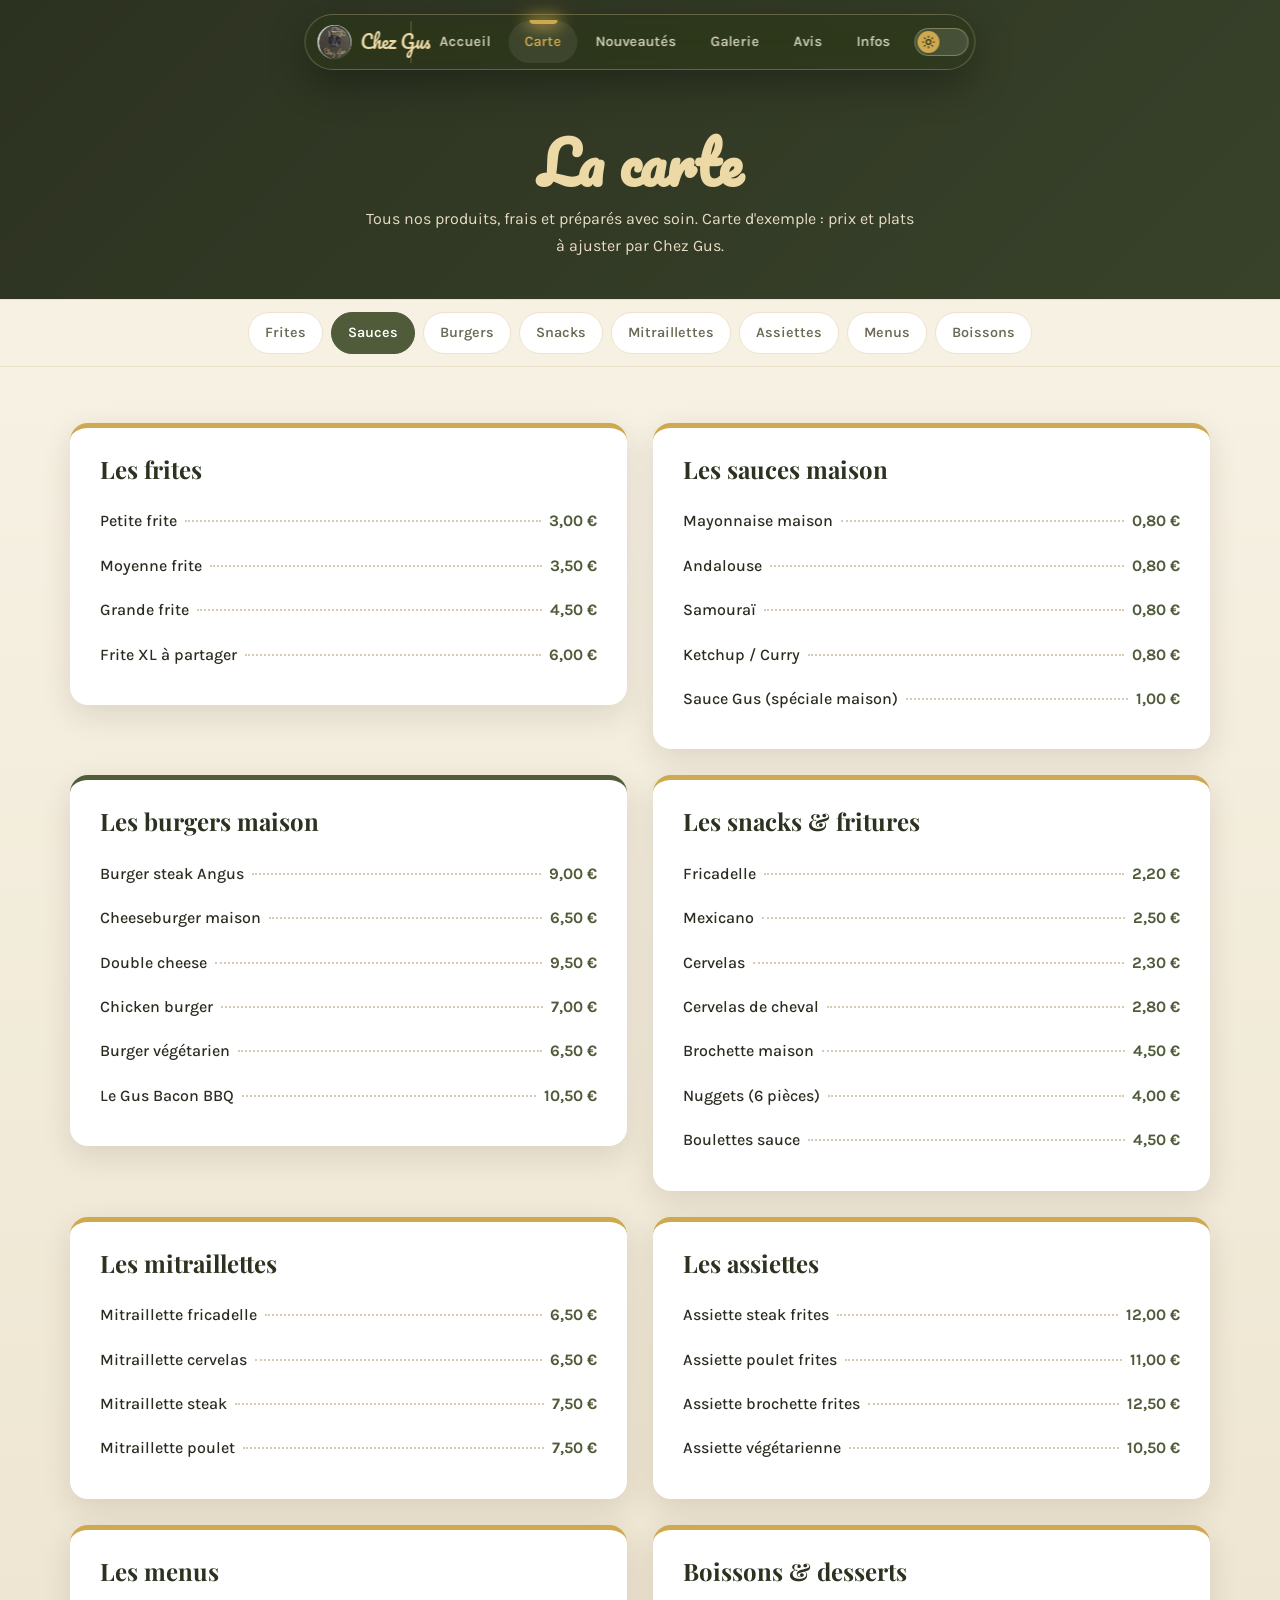
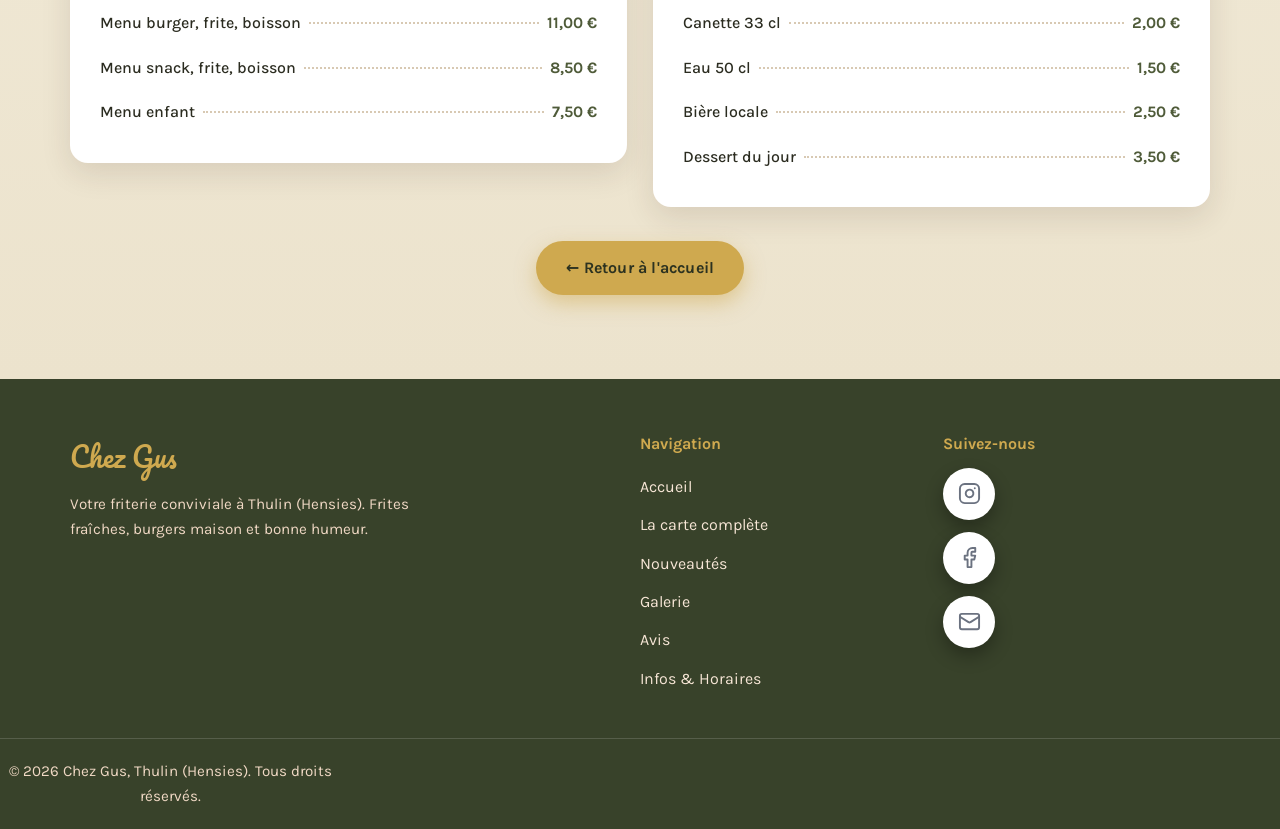
==== commit 328c4d93: "Ajout du mode clair/sombre (bouton bascule dans la barre, thème mémorisé, variables sémantiques) Co-" ====
--- a/carte.html
+++ b/carte.html
@@ -10,7 +10,8 @@
   <link rel="preconnect" href="https://fonts.googleapis.com" />
   <link rel="preconnect" href="https://fonts.gstatic.com" crossorigin />
   <link href="https://fonts.googleapis.com/css2?family=Pacifico&family=Playfair+Display:wght@600;700;800&family=Karla:wght@400;500;600;700&display=swap" rel="stylesheet" />
-  <link rel="stylesheet" href="styles.css?v=7" />
+  <link rel="stylesheet" href="styles.css?v=8" />
+  <script>(function(){try{if(localStorage.getItem('theme')==='dark')document.documentElement.classList.add('dark');}catch(e){}})();</script>
 </head>
 <body>
 
@@ -40,6 +41,12 @@
         <span class="gnav-ic" aria-hidden="true"><svg viewBox="0 0 24 24" fill="none" stroke="currentColor" stroke-width="2.2" stroke-linecap="round" stroke-linejoin="round"><path d="M20 10c0 6-8 12-8 12s-8-6-8-12a8 8 0 0 1 16 0Z"/><circle cx="12" cy="10" r="3"/></svg></span>
         <span class="gnav-txt">Infos</span></a></li>
     </ul>
+    <button class="theme-toggle" id="themeToggle" type="button" aria-label="Basculer mode clair ou sombre">
+      <span class="theme-toggle__knob">
+        <svg class="theme-toggle__icon theme-toggle__icon--sun" viewBox="0 0 24 24" fill="none" stroke="currentColor" stroke-width="2" stroke-linecap="round" stroke-linejoin="round"><circle cx="12" cy="12" r="4"/><path d="M12 2v2M12 20v2M4.93 4.93l1.41 1.41M17.66 17.66l1.41 1.41M2 12h2M20 12h2M6.34 17.66l-1.41 1.41M19.07 4.93l-1.41 1.41"/></svg>
+        <svg class="theme-toggle__icon theme-toggle__icon--moon" viewBox="0 0 24 24" fill="none" stroke="currentColor" stroke-width="2" stroke-linecap="round" stroke-linejoin="round"><path d="M21 12.79A9 9 0 1 1 11.21 3 7 7 0 0 0 21 12.79Z"/></svg>
+      </span>
+    </button>
   </nav>
 
   <!-- ===== EN-TÊTE ===== -->
@@ -235,5 +242,6 @@
       map.forEach((_, sec) => spy.observe(sec));
     })();
   </script>
+  <script src="theme.js?v=1"></script>
 </body>
 </html>
--- a/styles.css
+++ b/styles.css
@@ -5,16 +5,35 @@
   --rouge-fonce: #38422a;    /* vert foncé */
   --jaune: #cfa94f;          /* doré (accents / boutons) */
   --jaune-doux: #ecd9a6;     /* doré clair */
-  --brun: #2c3220;           /* vert très foncé (fonds sombres) */
-  --creme: #f6f1e3;          /* crème */
+  --brun: #2c3220;           /* vert très foncé (fonds sombres + texte boutons) */
+  --creme: #f6f1e3;          /* crème (fond principal) */
   --creme-2: #ece3cd;        /* crème ombrée */
   --texte: #2b2c20;
   --gris: #6c6a55;
-  --blanc: #ffffff;
+  --blanc: #ffffff;          /* blanc pur (texte sur badges colorés) */
+  --surface: #ffffff;        /* fond des cartes */
+  --heading: #2c3220;        /* couleur des titres */
   --ombre: 0 10px 30px rgba(58, 35, 23, .12);
   --ombre-forte: 0 18px 50px rgba(58, 35, 23, .22);
   --radius: 18px;
   --max: 1140px;
+}
+
+/* ===== MODE SOMBRE ===== */
+html.dark {
+  --rouge: #93a86f;          /* olive plus clair pour rester lisible sur fond sombre */
+  --rouge-fonce: #11150b;
+  --jaune: #d9b96a;
+  --jaune-doux: #ecd9a6;
+  --brun: #11150b;           /* fonds très sombres (avis, footer, cartes-héros) */
+  --creme: #161a10;          /* fond principal sombre */
+  --creme-2: #232a16;        /* surface ombrée sombre */
+  --texte: #e9e4d3;          /* texte clair */
+  --gris: #aaa68f;           /* texte secondaire clair */
+  --surface: #20251a;        /* fond des cartes sombre */
+  --heading: #f1ead7;        /* titres clairs */
+  --ombre: 0 10px 30px rgba(0, 0, 0, .45);
+  --ombre-forte: 0 18px 50px rgba(0, 0, 0, .6);
 }
 
 * { margin: 0; padding: 0; box-sizing: border-box; }
@@ -228,7 +247,7 @@
   font-weight: 700;
   font-size: .95rem;
   background: var(--creme-2);
-  color: var(--brun);
+  color: var(--texte);
   border: 1px solid transparent;
 }
 .open-badge__dot {
@@ -272,14 +291,14 @@
   font-size: .85rem;
   margin-bottom: 8px;
 }
-.section__title { font-family: 'Playfair Display', Georgia, serif; font-weight: 700; font-size: clamp(2rem, 4.8vw, 3rem); color: var(--brun); margin-bottom: 10px; }
+.section__title { font-family: 'Playfair Display', Georgia, serif; font-weight: 700; font-size: clamp(2rem, 4.8vw, 3rem); color: var(--heading); margin-bottom: 10px; }
 .section__note { font-size: .9rem; color: var(--gris); font-style: italic; }
 
 /* ===== ATOUTS ===== */
 .perks { background: var(--creme); padding: 56px 0; }
 .perks__grid { display: grid; grid-template-columns: repeat(4, 1fr); gap: 22px; }
 .perk {
-  background: var(--blanc);
+  background: var(--surface);
   border-radius: var(--radius);
   padding: 30px 22px;
   text-align: center;
@@ -300,7 +319,7 @@
 .perk__icon svg { width: 28px; height: 28px; }
 .perk:hover .perk__icon { background: var(--rouge); color: var(--jaune-doux); }
 .perk__icon, .perk__icon svg { transition: background .25s ease, color .25s ease; }
-.perk h3 { font-family: 'Playfair Display', Georgia, serif; color: var(--brun); margin-bottom: 8px; font-size: 1.25rem; }
+.perk h3 { font-family: 'Playfair Display', Georgia, serif; color: var(--heading); margin-bottom: 8px; font-size: 1.25rem; }
 .perk p { color: var(--gris); font-size: .95rem; }
 
 /* ===== MENU ===== */
@@ -338,7 +357,7 @@
 .menu__grid { display: grid; grid-template-columns: repeat(2, 1fr); gap: 26px; }
 .menu__card {
   position: relative;
-  background: var(--blanc);
+  background: var(--surface);
   border-radius: var(--radius);
   padding: 32px;
   box-shadow: var(--ombre);
@@ -351,14 +370,14 @@
   font-size: .78rem; font-weight: 700;
   padding: 5px 14px; border-radius: 50px;
 }
-.menu__cat { font-family: 'Playfair Display', Georgia, serif; font-size: 1.5rem; color: var(--brun); margin-bottom: 18px; }
+.menu__cat { font-family: 'Playfair Display', Georgia, serif; font-size: 1.5rem; color: var(--heading); margin-bottom: 18px; }
 .menu__list { list-style: none; }
 .menu__list li { display: flex; align-items: baseline; gap: 8px; padding: 9px 0; font-weight: 500; }
 .menu__list .dots { flex: 1; border-bottom: 2px dotted #d8c9b3; transform: translateY(-4px); }
 .menu__list .price { font-weight: 700; color: var(--rouge); white-space: nowrap; }
 
 /* ===== AVIS ===== */
-.reviews { background: var(--brun); color: var(--creme); }
+.reviews { background: var(--brun); color: #efe7d4; }
 .reviews .section__title { color: var(--jaune); }
 .reviews .section__eyebrow { color: var(--jaune-doux); }
 .reviews__score {
@@ -422,7 +441,7 @@
   cursor: pointer;
   transition: border-color .3s ease, color .3s ease, background .3s ease;
 }
-.fan-arrow:hover { border-color: rgba(44, 50, 32, .3); color: var(--brun); background: rgba(44, 50, 32, .1); }
+.fan-arrow:hover { border-color: rgba(44, 50, 32, .3); color: var(--heading); background: rgba(44, 50, 32, .1); }
 .fan-arrow:active { opacity: .7; }
 .fan-arrow svg { width: 20px; height: 20px; }
 .fan-dots { display: flex; align-items: center; gap: 8px; }
@@ -484,7 +503,7 @@
   border-radius: 50%;
   border: 1.5px solid rgba(236, 217, 166, .4);
   background: rgba(255, 255, 255, .08);
-  color: var(--creme);
+  color: #efe7d4;
   cursor: pointer;
   transition: background .25s ease, color .25s ease;
 }
@@ -501,7 +520,7 @@
 .news { background: var(--creme); }
 .news__grid { display: grid; grid-template-columns: repeat(3, 1fr); gap: 26px; }
 .news-card {
-  background: var(--blanc);
+  background: var(--surface);
   border-radius: var(--radius);
   overflow: hidden;
   box-shadow: var(--ombre);
@@ -518,7 +537,7 @@
   padding: 5px 12px; border-radius: 50px;
 }
 .news-card__body { padding: 22px 22px 24px; }
-.news-card__body h3 { font-family: 'Playfair Display', Georgia, serif; color: var(--brun); font-size: 1.3rem; margin-bottom: 8px; }
+.news-card__body h3 { font-family: 'Playfair Display', Georgia, serif; color: var(--heading); font-size: 1.3rem; margin-bottom: 8px; }
 .news-card__body p { color: var(--gris); font-size: .95rem; margin-bottom: 14px; }
 .news-card__price { font-weight: 700; color: var(--rouge); font-size: 1.1rem; }
 
@@ -527,21 +546,21 @@
   padding: 130px 0 40px;
   text-align: center;
   background: linear-gradient(135deg, var(--brun), var(--rouge-fonce));
-  color: var(--creme);
+  color: #efe7d4;
 }
 .carte-hero h1 { font-family: 'Pacifico', cursive; color: var(--jaune-doux); font-size: clamp(2.4rem, 6vw, 3.6rem); margin-bottom: 10px; }
 .carte-hero p { max-width: 560px; margin: 0 auto; color: #e8dcc4; }
 .carte-full { padding: 56px 0 84px; background: linear-gradient(180deg, var(--creme) 0%, var(--creme-2) 100%); }
 .carte-grid { display: grid; grid-template-columns: repeat(2, 1fr); gap: 26px; align-items: start; }
 .carte-cat {
-  background: var(--blanc);
+  background: var(--surface);
   border-radius: var(--radius);
   padding: 28px 30px;
   box-shadow: var(--ombre);
   border-top: 5px solid var(--jaune);
 }
 .carte-cat--feature { border-top-color: var(--rouge); }
-.carte-cat h2 { font-family: 'Playfair Display', Georgia, serif; color: var(--brun); font-size: 1.5rem; margin-bottom: 16px; }
+.carte-cat h2 { font-family: 'Playfair Display', Georgia, serif; color: var(--heading); font-size: 1.5rem; margin-bottom: 16px; }
 .carte-cat { scroll-margin-top: 150px; }
 
 /* Menu de catégories collant (page carte) */
@@ -570,7 +589,7 @@
   flex: 0 0 auto;
   padding: 8px 16px;
   border-radius: 50px;
-  background: var(--blanc);
+  background: var(--surface);
   border: 1px solid var(--creme-2);
   color: var(--gris);
   font-weight: 600;
@@ -578,7 +597,7 @@
   white-space: nowrap;
   transition: background .25s ease, color .25s ease, border-color .25s ease;
 }
-.cat-pill:hover { color: var(--brun); border-color: var(--jaune); }
+.cat-pill:hover { color: var(--heading); border-color: var(--jaune); }
 .cat-pill.is-active { background: var(--rouge); color: var(--blanc); border-color: var(--rouge); }
 
 @media (max-width: 767px) {
@@ -608,7 +627,7 @@
   align-items: center;
   gap: 14px;
   padding: 13px 16px;
-  background: var(--blanc);
+  background: var(--surface);
   border: 1px solid var(--creme-2);
   border-radius: 14px;
   color: var(--texte);
@@ -732,3 +751,46 @@
   .perks__grid { grid-template-columns: 1fr; }
   .hero { min-height: 80vh; }
 }
+
+/* ===== RETOUCHES MODE SOMBRE (zones en couleurs fixes) ===== */
+html.dark .cat-nav { background: rgba(22, 26, 16, .92); border-color: rgba(255, 255, 255, .08); }
+html.dark .hours li { border-bottom-color: rgba(255, 255, 255, .1); }
+html.dark .menu__list .dots { border-bottom-color: rgba(255, 255, 255, .18); }
+html.dark .contact-item { box-shadow: 0 2px 12px rgba(0, 0, 0, .35); }
+html.dark .open-badge.is-open { background: rgba(74, 120, 60, .22); color: #a6e09a; border-color: rgba(74, 120, 60, .45); }
+html.dark .open-badge.is-closed { background: rgba(193, 39, 45, .18); color: #f29aa0; border-color: rgba(193, 39, 45, .4); }
+html.dark .perk:hover, html.dark .news-card:hover { box-shadow: var(--ombre-forte); }
+/* Cartes & surfaces : bordure un peu plus visible en sombre */
+html.dark .perk, html.dark .menu__card, html.dark .news-card, html.dark .carte-cat,
+html.dark .contact-item, html.dark .cat-pill { border-color: rgba(255, 255, 255, .08); }
+
+/* ===== BOUTON BASCULE CLAIR / SOMBRE ===== */
+.theme-toggle {
+  position: relative;
+  width: 54px; height: 28px;
+  flex-shrink: 0;
+  margin-left: 4px;
+  padding: 0;
+  border-radius: 50px;
+  border: 1px solid rgba(236, 217, 166, .35);
+  background: rgba(255, 255, 255, .12);
+  cursor: pointer;
+  transition: background .3s ease;
+}
+.theme-toggle__knob {
+  position: absolute; top: 2px; left: 2px;
+  width: 22px; height: 22px;
+  border-radius: 50%;
+  background: var(--jaune);
+  color: #2c3220;
+  display: flex; align-items: center; justify-content: center;
+  transition: transform .35s cubic-bezier(.16, 1, .3, 1), background .3s ease, color .3s ease;
+}
+html.dark .theme-toggle__knob { transform: translateX(26px); background: #2a3322; color: var(--jaune-doux); }
+.theme-toggle__knob svg { width: 14px; height: 14px; }
+.theme-toggle__icon--moon { display: none; }
+html.dark .theme-toggle__icon--sun { display: none; }
+html.dark .theme-toggle__icon--moon { display: block; }
+@media (prefers-reduced-motion: reduce) {
+  .theme-toggle__knob { transition: none; }
+}
